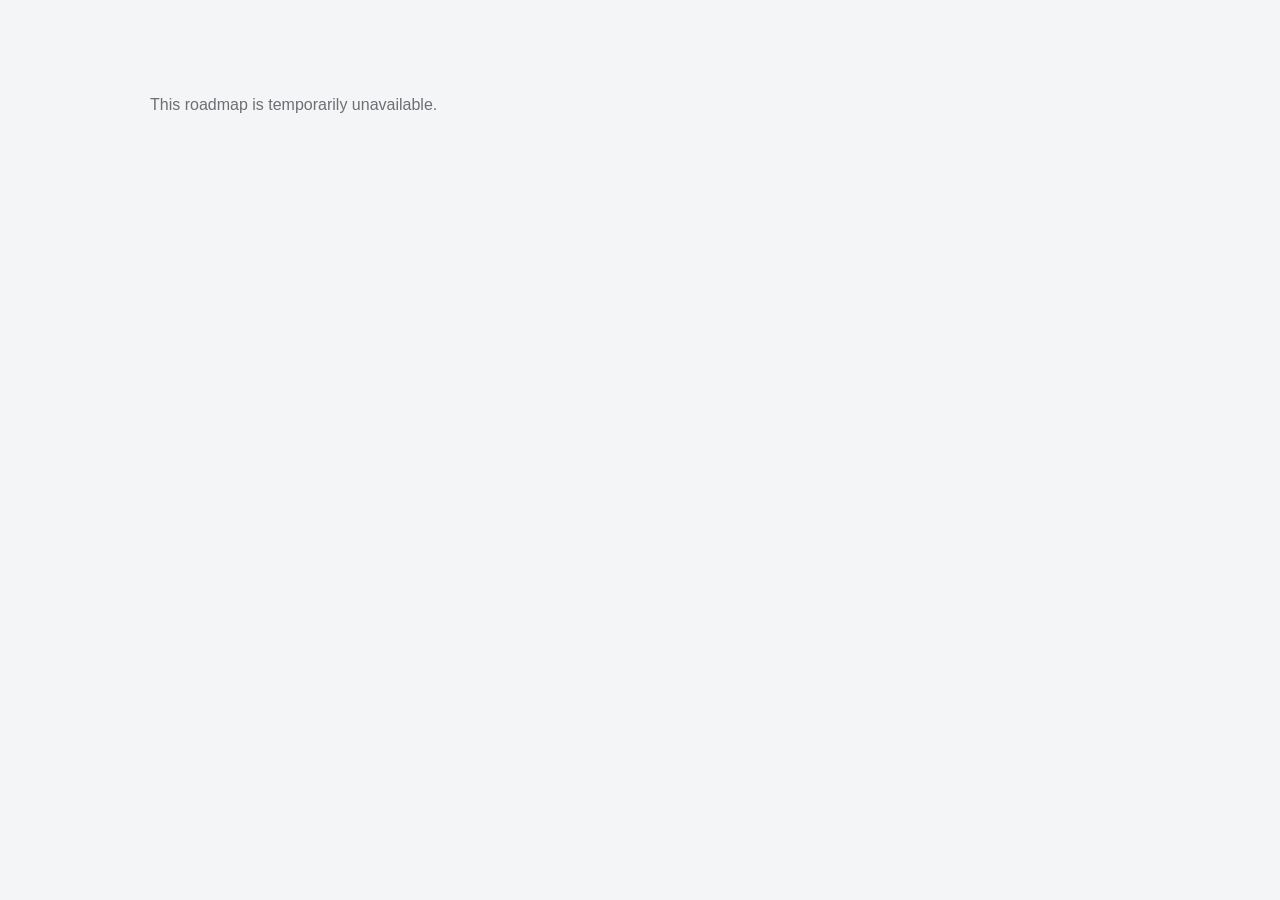
==== ship-log/index.html @ a7c29fff "Publish Ship Log roadmap page" ====
<!doctype html>
<html lang="en">
<head>
  <meta charset="utf-8">
  <meta name="viewport" content="width=device-width,initial-scale=1">
  <meta name="color-scheme" content="light dark">
  <meta name="description" content="See what is being built and what has shipped for Ship Log.">
  <meta property="og:type" content="website">
  <meta property="og:title" content="Ship Log Roadmap">
  <meta property="og:description" content="See what is being built and what has shipped for Ship Log.">
  <meta property="og:image" content="https://is1-ssl.mzstatic.com/image/thumb/Purple211/v4/a0/c7/77/a0c77778-2547-7dca-44ad-03629e7dd36a/AppIcon-0-0-1x_U007epad-0-1-sRGB-85-220.png/512x512bb.jpg">
  <meta name="twitter:card" content="summary">
  <title>Ship Log Roadmap</title>
  <link rel="icon" href="https://is1-ssl.mzstatic.com/image/thumb/Purple211/v4/a0/c7/77/a0c77778-2547-7dca-44ad-03629e7dd36a/AppIcon-0-0-1x_U007epad-0-1-sRGB-85-220.png/512x512bb.jpg">
  <link rel="stylesheet" href="../assets/roadmap.css">
  <script src="../assets/roadmap.js" defer></script>
</head>
<body>
  <main id="roadmap" aria-live="polite"></main>
  <noscript><h1>Ship Log</h1><p><a href="https://apps.apple.com/us/app/ship-log/id6765871950?uo=4">View on the App Store</a></p></noscript>
</body>
</html>
---- assets/roadmap.css ----
:root { color-scheme:light dark; --bg:#f4f5f7; --surface:#fff; --surface-soft:#fafafa; --text:#171719; --muted:#6e6e73; --line:#dddfe4; --accent:#f05d3d; --accent-soft:#fff0ec; --green:#23865b; --green-soft:#e8f5ee; --blue:#1267d6; --shadow:0 14px 34px rgb(20 22 28 / .06); }
* { box-sizing:border-box; }
html { background:var(--bg); }
body { margin:0; color:var(--text); font-family:-apple-system,BlinkMacSystemFont,"SF Pro Text",sans-serif; letter-spacing:0; -webkit-font-smoothing:antialiased; }
main { width:min(980px,calc(100% - 40px)); margin:0 auto; padding:28px 0 72px; }
.brand { display:flex; align-items:center; gap:9px; min-height:32px; color:var(--muted); font-size:12px; font-weight:750; text-transform:uppercase; letter-spacing:.08em; }
.brand-mark { display:grid; place-items:center; width:25px; height:25px; border-radius:7px; background:var(--text); color:var(--bg); font-size:13px; }
.app-header { display:grid; grid-template-columns:auto minmax(0,1fr) auto; align-items:center; gap:22px; padding:48px 0 38px; border-bottom:1px solid var(--line); }
.app-icon { width:94px; height:94px; border-radius:22px; background:var(--surface); box-shadow:0 12px 30px rgb(20 22 28 / .16); }
h1 { margin:0 0 10px; max-width:680px; font-size:clamp(34px,6vw,54px); line-height:1.02; letter-spacing:0; }
a { color:inherit; text-decoration:none; }
.store-link { display:inline-flex; align-items:center; justify-content:center; gap:8px; min-height:46px; padding:0 16px; border:1px solid var(--text); border-radius:8px; background:var(--text); color:var(--bg); font-size:14px; font-weight:700; white-space:nowrap; transition:transform .18s ease,opacity .18s ease; }
.store-link:hover { transform:translateY(-1px); opacity:.84; }
.meta { display:flex; flex-wrap:wrap; align-items:center; gap:8px 14px; color:var(--muted); font-size:14px; }
.live { display:inline-flex; align-items:center; gap:7px; }
.live::before { content:""; width:7px; height:7px; border-radius:50%; background:var(--green); }
.summary { display:grid; grid-template-columns:repeat(3,1fr); gap:1px; margin:24px 0 4px; overflow:hidden; border:1px solid var(--line); border-radius:8px; background:var(--line); }
.summary-item { padding:17px 18px; background:var(--surface); }
.summary-value { display:block; margin-bottom:3px; font-size:22px; font-weight:760; }
.summary-label { color:var(--muted); font-size:12px; font-weight:650; text-transform:uppercase; letter-spacing:.05em; }
.section-title { display:flex; justify-content:space-between; align-items:end; gap:16px; margin:42px 0 14px; }
h2 { margin:0; font-size:24px; line-height:1.15; letter-spacing:0; }
.section-note { color:var(--muted); font-size:13px; }
.version { position:relative; margin:0 0 16px; overflow:hidden; border:1px solid var(--line); border-radius:8px; background:var(--surface); box-shadow:var(--shadow); }
.version.active::before { content:""; position:absolute; inset:0 auto 0 0; width:4px; background:var(--accent); }
.version-head { display:grid; grid-template-columns:minmax(0,1fr) auto; align-items:center; gap:18px; padding:21px 22px 19px 25px; }
.version h3 { margin:0 0 5px; font-size:21px; line-height:1.15; letter-spacing:0; }
.progress-row { display:flex; align-items:center; gap:10px; }
.progress { color:var(--muted); font-size:13px; white-space:nowrap; }
.meter { width:96px; height:5px; overflow:hidden; border-radius:3px; background:var(--line); }
.meter span { display:block; height:100%; border-radius:inherit; background:var(--accent); }
.shipped .meter span { background:var(--green); }
.badge { display:inline-flex; align-items:center; gap:7px; min-height:28px; padding:0 10px; border-radius:7px; color:var(--accent); background:var(--accent-soft); font-size:12px; font-weight:720; }
.badge::before { content:""; width:7px; height:7px; border-radius:50%; background:currentColor; }
.badge.shipped { color:var(--green); background:var(--green-soft); }
.groups { display:grid; grid-template-columns:repeat(auto-fit,minmax(230px,1fr)); border-top:1px solid var(--line); }
.group { min-width:0; padding:18px 22px 16px 25px; border-right:1px solid var(--line); }
.group:last-child { border-right:0; }
.group h4 { margin:0 0 11px; color:var(--muted); font-size:11px; text-transform:uppercase; font-weight:760; letter-spacing:.07em; }
.items { list-style:none; margin:0; padding:0; }
.item { position:relative; padding:9px 0 9px 25px; line-height:1.45; overflow-wrap:anywhere; }
.item::before { content:""; position:absolute; left:1px; top:14px; width:10px; height:10px; border:1.5px solid var(--muted); border-radius:50%; }
.item.done { color:var(--muted); }
.item.done::before { background:var(--green); border-color:var(--green); box-shadow:inset 0 0 0 2px var(--surface); }
.item-lines { margin:7px 0 0; padding-left:18px; }
.item-lines li { margin:4px 0; }
strong { font-weight:750; } em { font-style:italic; }
details.version summary { list-style:none; cursor:pointer; }
details.version summary::-webkit-details-marker { display:none; }
details.version summary .version-head::after { content:"+"; display:grid; place-items:center; width:28px; height:28px; margin-left:3px; border:1px solid var(--line); border-radius:50%; color:var(--muted); font-size:20px; font-weight:400; }
details.version[open] summary .version-head::after { content:"−"; }
details.version summary .version-head { grid-template-columns:minmax(0,1fr) auto auto; }
.idea-card { padding:20px 22px; border:1px dashed color-mix(in srgb,var(--accent) 45%,var(--line)); border-radius:8px; background:var(--surface); }
.idea-card .items { columns:2; column-gap:32px; }
.idea-card .item { break-inside:avoid; }
.empty,.error { color:var(--muted); padding:52px 0; }
footer { display:flex; justify-content:space-between; gap:16px; margin-top:40px; padding-top:18px; border-top:1px solid var(--line); color:var(--muted); font-size:12px; }
@media (max-width:720px) { main { width:min(100% - 32px,600px); padding-top:18px; } .app-header { grid-template-columns:auto minmax(0,1fr); gap:16px; padding:32px 0 28px; } .app-icon { width:72px; height:72px; border-radius:17px; } h1 { font-size:clamp(30px,10vw,42px); } .store-link { grid-column:1/-1; width:100%; } .summary-item { padding:14px 12px; } .summary-value { font-size:19px; } .summary-label { font-size:10px; } .groups { grid-template-columns:1fr; } .group { border-right:0; border-bottom:1px solid var(--line); } .group:last-child { border-bottom:0; } .idea-card .items { columns:1; } footer { flex-direction:column; } }
@media (prefers-color-scheme:dark) { :root { --bg:#111214; --surface:#1d1e21; --surface-soft:#242529; --text:#f5f5f7; --muted:#a3a4aa; --line:#36383e; --accent:#ff7659; --accent-soft:#3a2521; --green:#52c58b; --green-soft:#193429; --blue:#69a9ff; --shadow:none; } .app-icon { box-shadow:0 12px 30px rgb(0 0 0 / .35); } }
@media (prefers-reduced-motion:reduce) { * { scroll-behavior:auto!important; transition:none!important; } }
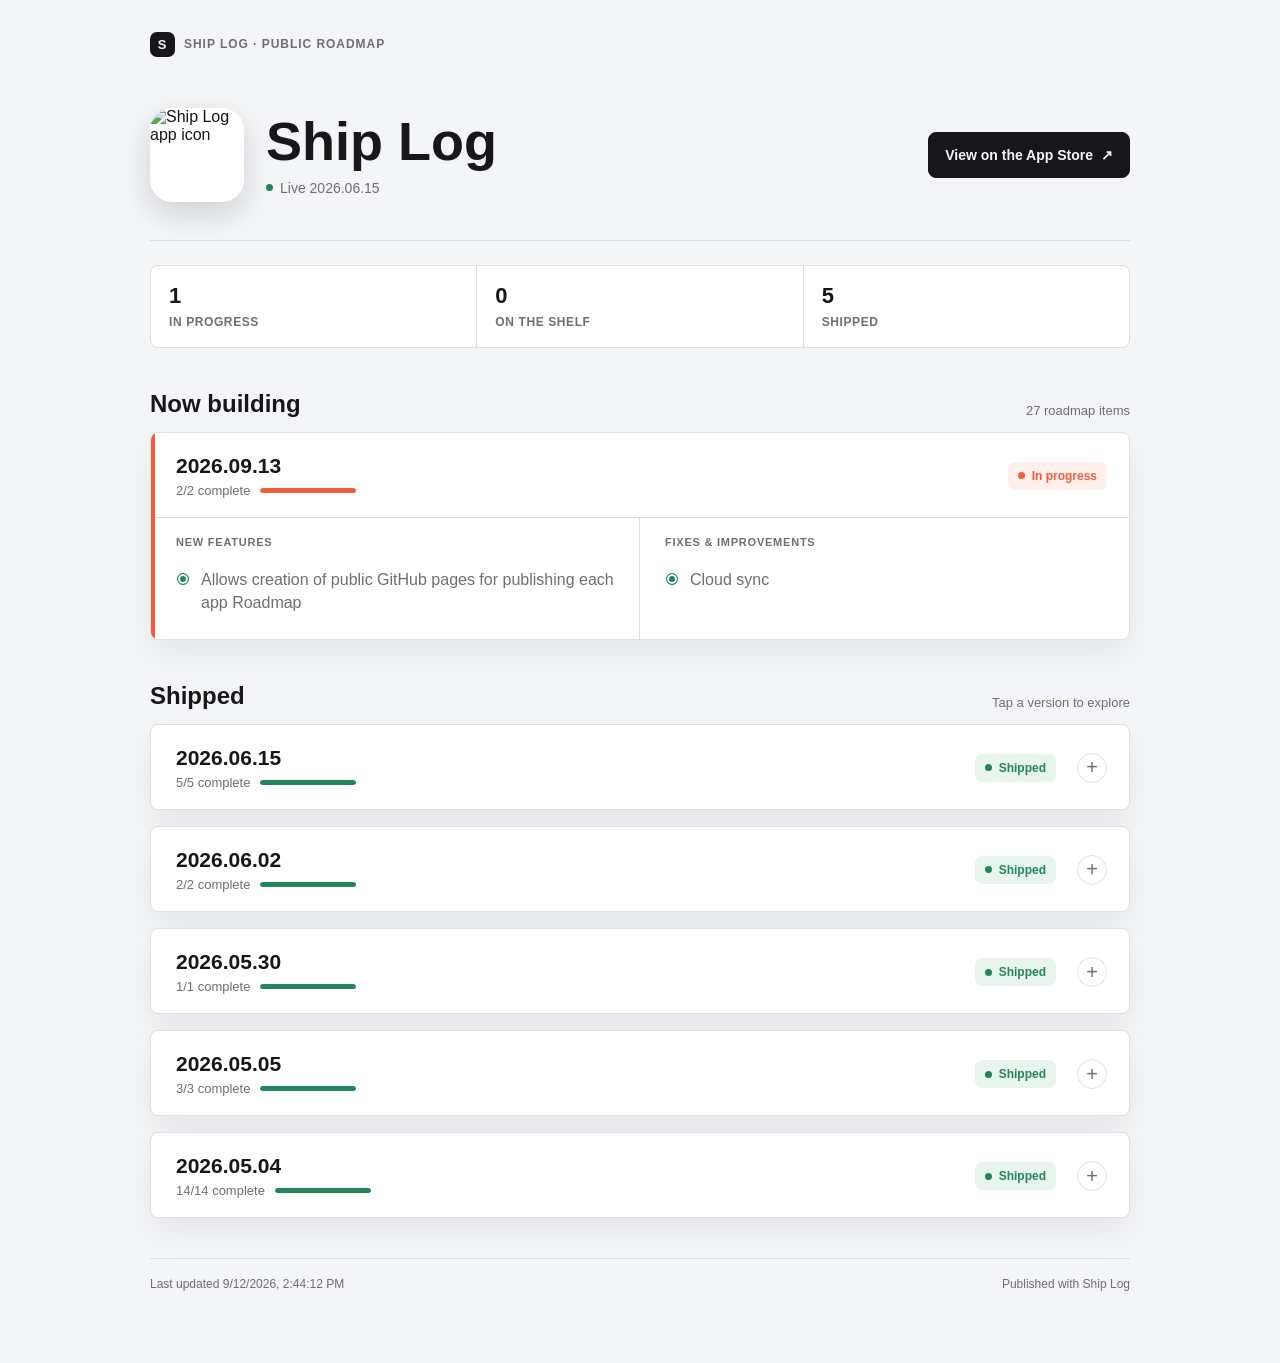
==== commit 508dc3ad: "Publish Ship Log roadmap page" ====
--- a/ship-log/index.html
+++ b/ship-log/index.html
@@ -8,10 +8,10 @@
   <meta property="og:type" content="website">
   <meta property="og:title" content="Ship Log Roadmap">
   <meta property="og:description" content="See what is being built and what has shipped for Ship Log.">
-  <meta property="og:image" content="https://is1-ssl.mzstatic.com/image/thumb/Purple211/v4/a0/c7/77/a0c77778-2547-7dca-44ad-03629e7dd36a/AppIcon-0-0-1x_U007epad-0-1-sRGB-85-220.png/512x512bb.jpg">
+  <meta property="og:image" content="https://is1-ssl.mzstatic.com/image/thumb/Purple221/v4/80/4a/d5/804ad5a7-eaf4-03c5-6234-7fbe4bc7f808/AppIcon-0-0-1x_U007epad-0-1-sRGB-85-220.png/512x512bb.jpg">
   <meta name="twitter:card" content="summary">
   <title>Ship Log Roadmap</title>
-  <link rel="icon" href="https://is1-ssl.mzstatic.com/image/thumb/Purple211/v4/a0/c7/77/a0c77778-2547-7dca-44ad-03629e7dd36a/AppIcon-0-0-1x_U007epad-0-1-sRGB-85-220.png/512x512bb.jpg">
+  <link rel="icon" href="https://is1-ssl.mzstatic.com/image/thumb/Purple221/v4/80/4a/d5/804ad5a7-eaf4-03c5-6234-7fbe4bc7f808/AppIcon-0-0-1x_U007epad-0-1-sRGB-85-220.png/512x512bb.jpg">
   <link rel="stylesheet" href="../assets/roadmap.css">
   <script src="../assets/roadmap.js" defer></script>
 </head>
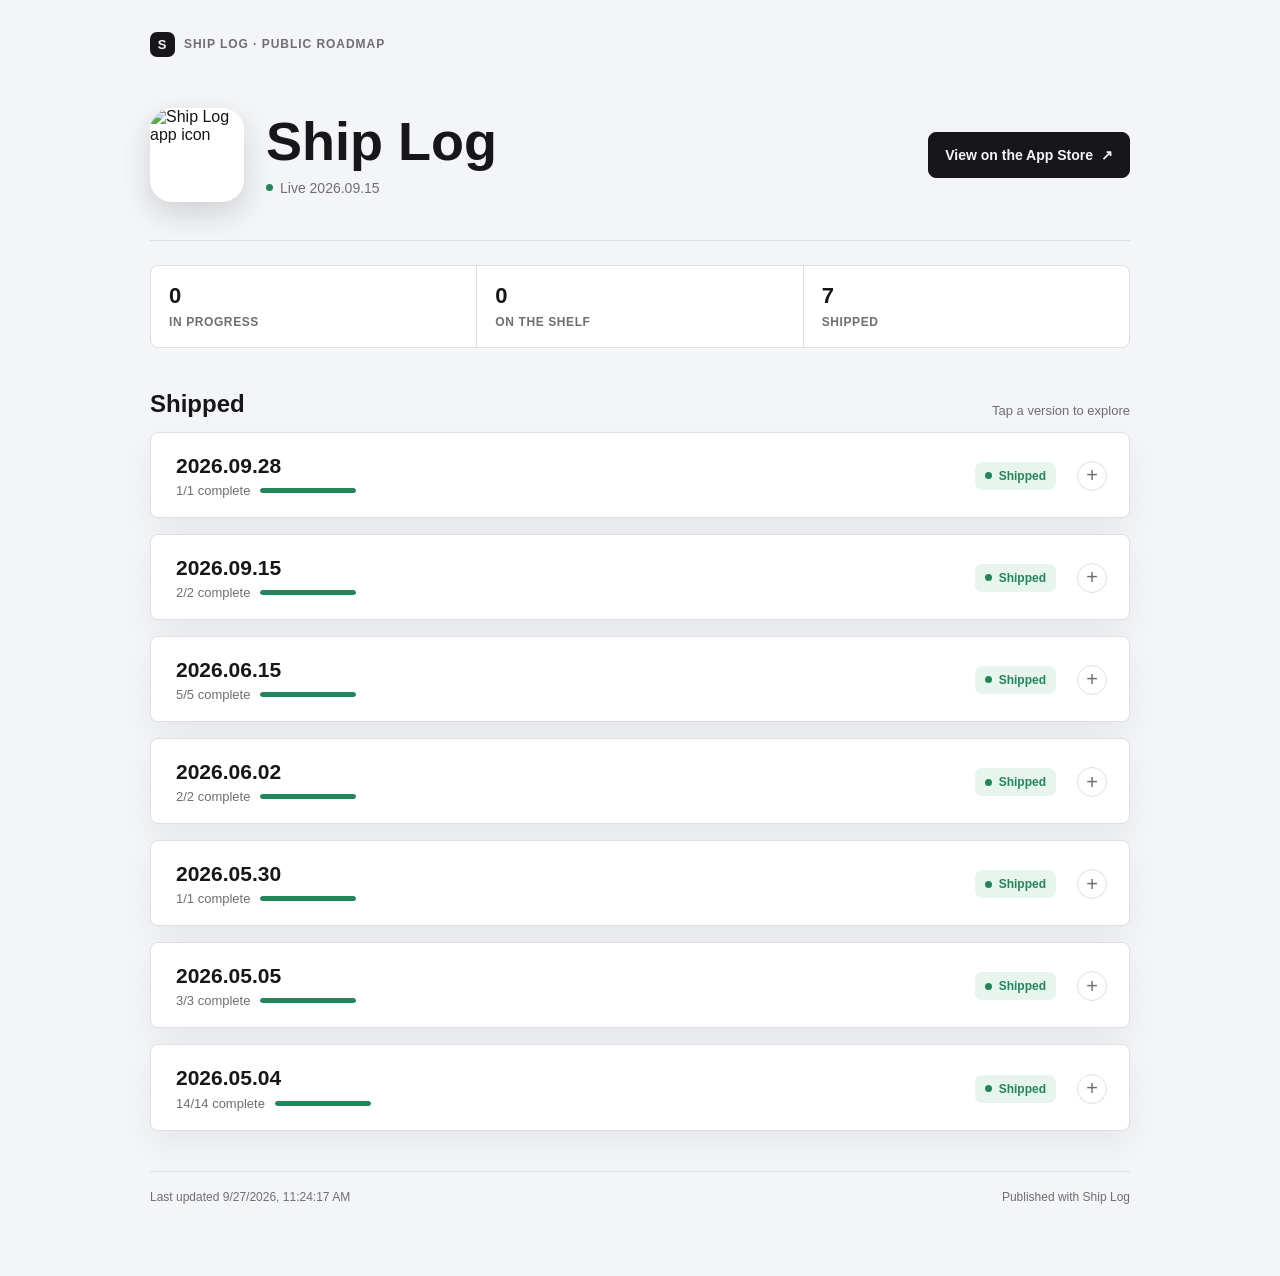
==== commit e75f83b0: "Publish Ship Log roadmap page" ====
--- a/ship-log/index.html
+++ b/ship-log/index.html
@@ -8,10 +8,10 @@
   <meta property="og:type" content="website">
   <meta property="og:title" content="Ship Log Roadmap">
   <meta property="og:description" content="See what is being built and what has shipped for Ship Log.">
-  <meta property="og:image" content="https://is1-ssl.mzstatic.com/image/thumb/Purple221/v4/80/4a/d5/804ad5a7-eaf4-03c5-6234-7fbe4bc7f808/AppIcon-0-0-1x_U007epad-0-1-sRGB-85-220.png/512x512bb.jpg">
+  <meta property="og:image" content="https://is1-ssl.mzstatic.com/image/thumb/Purple211/v4/5a/90/6f/5a906fa8-bee3-0bd9-429b-db4f5e591e44/AppIcon-0-0-1x_U007epad-0-1-85-220.png/512x512bb.jpg">
   <meta name="twitter:card" content="summary">
   <title>Ship Log Roadmap</title>
-  <link rel="icon" href="https://is1-ssl.mzstatic.com/image/thumb/Purple221/v4/80/4a/d5/804ad5a7-eaf4-03c5-6234-7fbe4bc7f808/AppIcon-0-0-1x_U007epad-0-1-sRGB-85-220.png/512x512bb.jpg">
+  <link rel="icon" href="https://is1-ssl.mzstatic.com/image/thumb/Purple211/v4/5a/90/6f/5a906fa8-bee3-0bd9-429b-db4f5e591e44/AppIcon-0-0-1x_U007epad-0-1-85-220.png/512x512bb.jpg">
   <link rel="stylesheet" href="../assets/roadmap.css">
   <script src="../assets/roadmap.js" defer></script>
 </head>
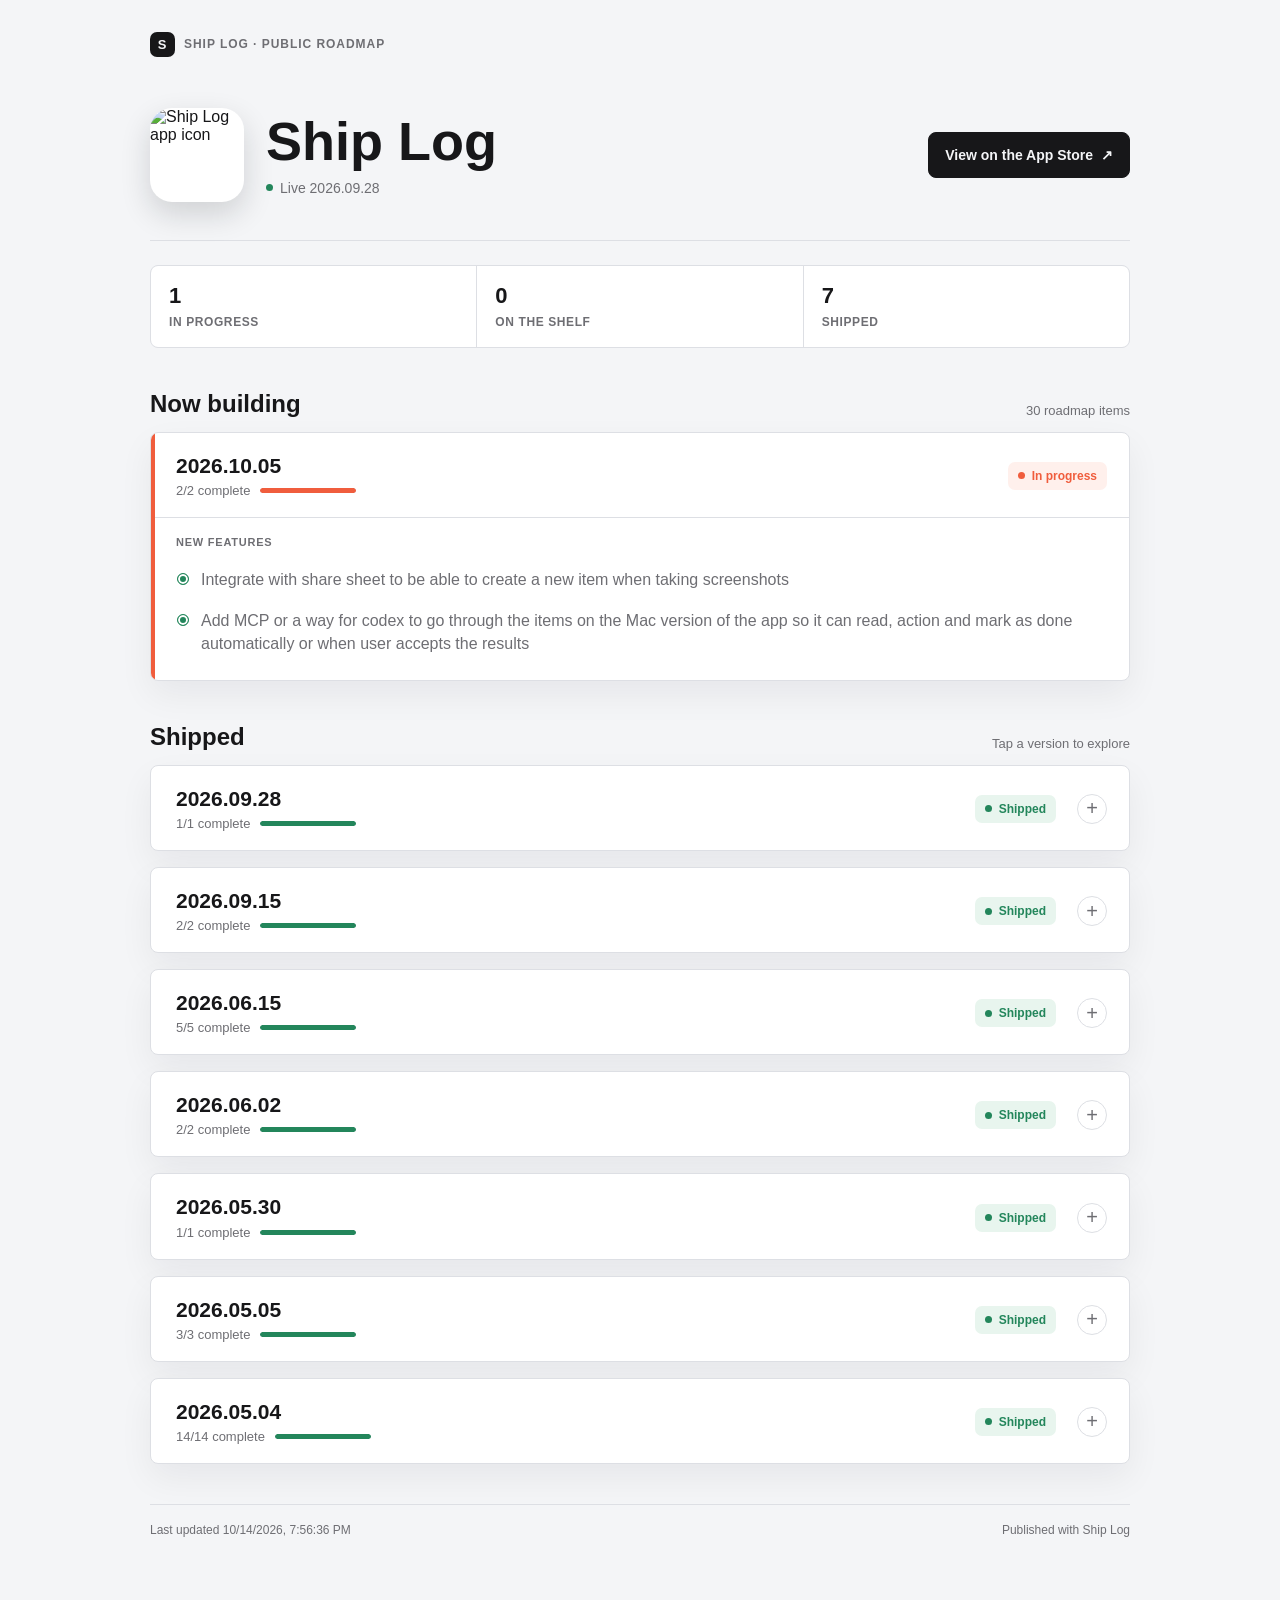
==== commit c24352d2: "Publish Ship Log roadmap page" ====
--- a/ship-log/index.html
+++ b/ship-log/index.html
@@ -8,10 +8,10 @@
   <meta property="og:type" content="website">
   <meta property="og:title" content="Ship Log Roadmap">
   <meta property="og:description" content="See what is being built and what has shipped for Ship Log.">
-  <meta property="og:image" content="https://is1-ssl.mzstatic.com/image/thumb/Purple211/v4/5a/90/6f/5a906fa8-bee3-0bd9-429b-db4f5e591e44/AppIcon-0-0-1x_U007epad-0-1-85-220.png/512x512bb.jpg">
+  <meta property="og:image" content="https://is1-ssl.mzstatic.com/image/thumb/Purple211/v4/0d/cf/cf/0dcfcf70-e498-b5b8-b510-bd0e52152619/AppIcon-0-0-1x_U007epad-0-1-85-220.png/512x512bb.jpg">
   <meta name="twitter:card" content="summary">
   <title>Ship Log Roadmap</title>
-  <link rel="icon" href="https://is1-ssl.mzstatic.com/image/thumb/Purple211/v4/5a/90/6f/5a906fa8-bee3-0bd9-429b-db4f5e591e44/AppIcon-0-0-1x_U007epad-0-1-85-220.png/512x512bb.jpg">
+  <link rel="icon" href="https://is1-ssl.mzstatic.com/image/thumb/Purple211/v4/0d/cf/cf/0dcfcf70-e498-b5b8-b510-bd0e52152619/AppIcon-0-0-1x_U007epad-0-1-85-220.png/512x512bb.jpg">
   <link rel="stylesheet" href="../assets/roadmap.css">
   <script src="../assets/roadmap.js" defer></script>
 </head>
